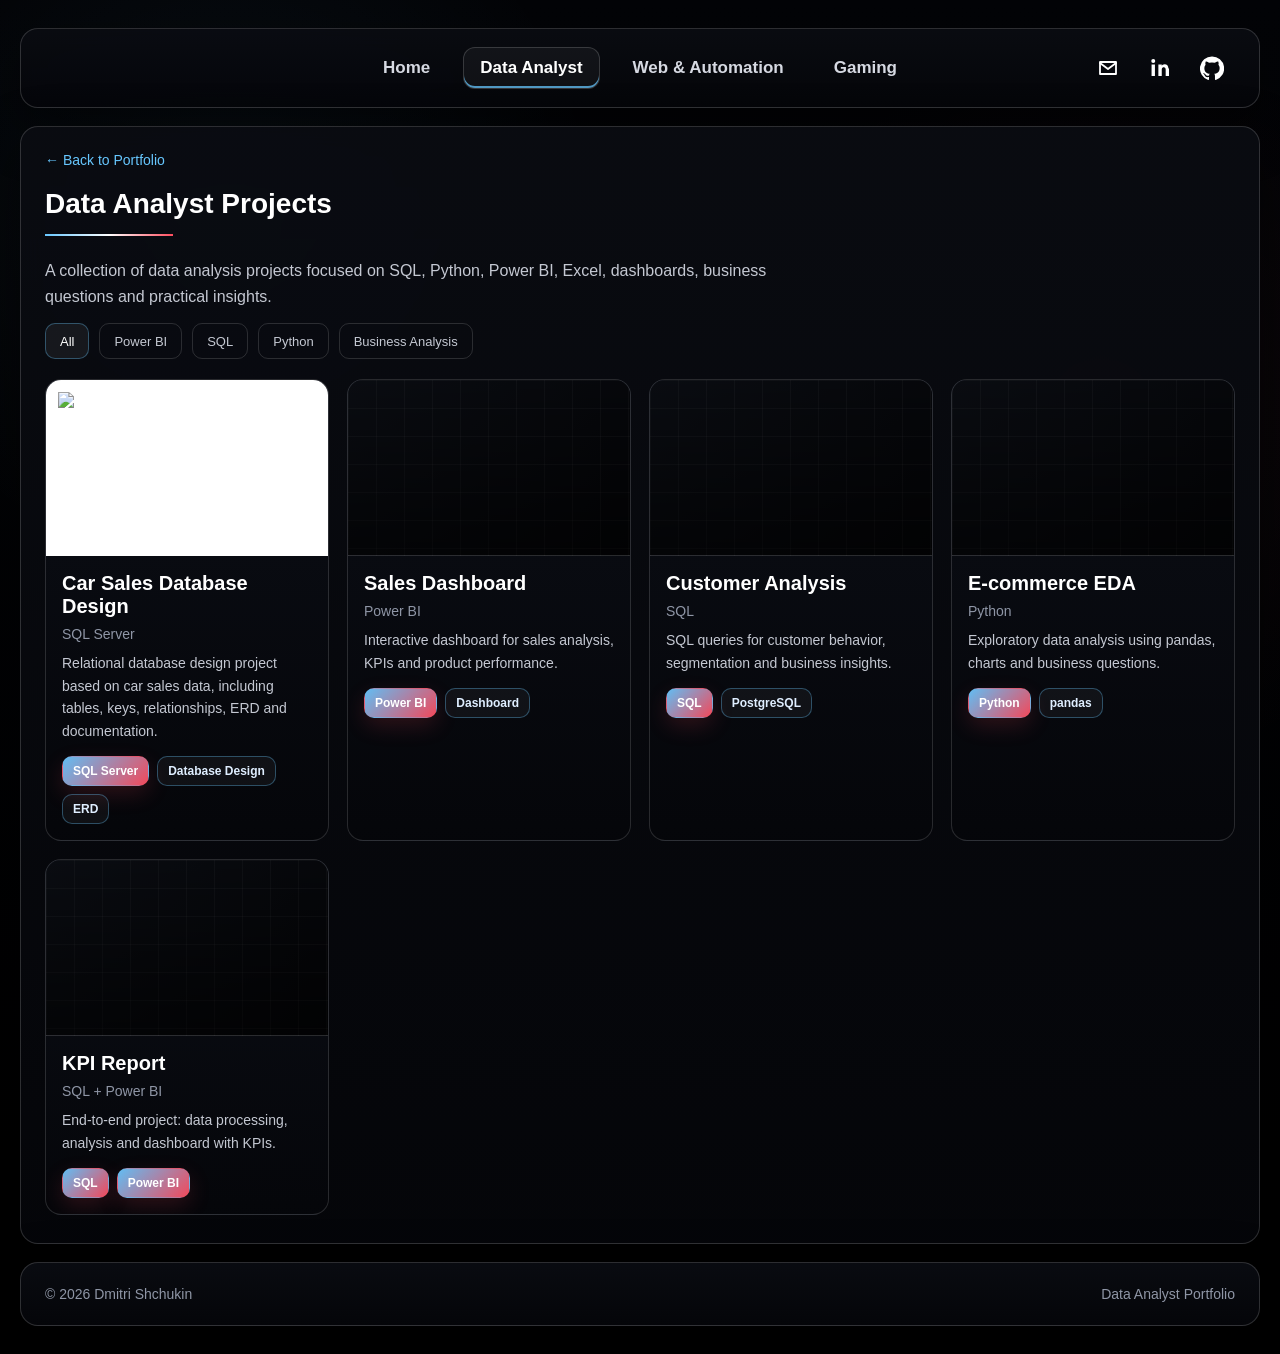
==== data-analyst.html @ 217a213c "Update data-analyst.html" ====
<!DOCTYPE html>
<html lang="en">
<head>
  <meta charset="UTF-8" />
  <meta name="viewport" content="width=device-width, initial-scale=1.0" />
  <title>Data Analyst Projects | Dmitri Shchukin</title>
  <link rel="stylesheet" href="css/style.css?v=13" />
</head>
<body>

  <div class="page-shell">

    <header class="topbar panel">
      <nav class="nav" aria-label="Main navigation">
        <a href="index.html">Home</a>
        <a class="active" href="data-analyst.html">Data Analyst</a>
        <a href="fullstack.html">Web & Automation</a>
        <a href="gaming.html">Gaming</a>
      </nav>

      <div class="nav-icons">
        <a href="mailto:dimashukin7@gmail.com" aria-label="Email">
          <svg viewBox="0 0 24 24" width="24" height="24" fill="none" stroke="currentColor" stroke-width="1.8" stroke-linecap="round" stroke-linejoin="round">
            <path d="M4 6h16v12H4z"></path>
            <path d="M4 7l8 6 8-6"></path>
          </svg>
        </a>

        <a href="https://www.linkedin.com/in/dmitrishchukin/" target="_blank" rel="noopener noreferrer" aria-label="LinkedIn">
          <svg viewBox="0 0 24 24" width="24" height="24" fill="currentColor">
            <path d="M6.94 8.5H3.56V20h3.38V8.5zM5.25 3A2 2 0 1 0 5.25 7a2 2 0 0 0 0-4zM20.44 12.58c0-3.01-1.61-4.41-3.76-4.41-1.73 0-2.5.95-2.93 1.62V8.5h-3.38V20h3.38v-6.41c0-.34.02-.67.13-.91.27-.67.88-1.37 1.91-1.37 1.35 0 1.89 1.03 1.89 2.54V20H21v-7.42z"/>
          </svg>
        </a>

        <a href="https://github.com/Dimom73/Portfolio" target="_blank" rel="noopener noreferrer" aria-label="GitHub">
          <svg viewBox="0 0 24 24" width="24" height="24" fill="currentColor">
            <path d="M12 .5A12 12 0 0 0 8.2 23.9c.6.1.8-.3.8-.6v-2.2c-3.34.73-4.04-1.42-4.04-1.42-.55-1.38-1.34-1.74-1.34-1.74-1.1-.75.08-.74.08-.74 1.21.09 1.84 1.23 1.84 1.23 1.08 1.82 2.82 1.3 3.5.99.11-.77.42-1.29.77-1.59-2.67-.3-5.47-1.32-5.47-5.86 0-1.29.47-2.35 1.23-3.18-.12-.3-.53-1.51.12-3.15 0 0 1-.32 3.3 1.21a11.7 11.7 0 0 1 6 0c2.3-1.53 3.3-1.21 3.3-1.21.65 1.64.24 2.85.12 3.15.76.83 1.23 1.89 1.23 3.18 0 4.55-2.8 5.55-5.48 5.85.43.37.81 1.1.81 2.22v3.29c0 .33.21.72.82.6A12 12 0 0 0 12 .5z"/>
          </svg>
        </a>
      </div>
    </header>

    <main>

      <section class="section panel">
        <a class="back-link" href="index.html">← Back to Portfolio</a>

        <h1 class="section-title">Data Analyst Projects</h1>

        <p class="card-text" style="max-width: 780px; font-size: 16px;">
          A collection of data analysis projects focused on SQL, Python, Power BI,
          Excel, dashboards, business questions and practical insights.
        </p>

        <div class="filters" aria-label="Project filters">
          <button class="filter-btn active" type="button" data-filter="all">All</button>
          <button class="filter-btn" type="button" data-filter="power-bi">Power BI</button>
          <button class="filter-btn" type="button" data-filter="sql">SQL</button>
          <button class="filter-btn" type="button" data-filter="python">Python</button>
          <button class="filter-btn" type="button" data-filter="business-analysis">Business Analysis</button>
        </div>

        <div class="cards-grid">

          <a class="card project-card" href="project-car-sales-database.html" data-category="sql">
            <div class="card-thumb card-thumb-image">
              <img
                src="https://raw.githubusercontent.com/Dimom73/Car-Sales-Database-Design/main/database_diagram.png"
                alt="Entity relationship diagram for the Car Sales Database Design project"
              />
            </div>
            <div class="card-body">
              <h3 class="card-title">Car Sales Database Design</h3>
              <p class="card-category">SQL Server</p>
              <p class="card-text">
                Relational database design project based on car sales data, including tables,
                keys, relationships, ERD and documentation.
              </p>
              <div class="tag-row">
                <span class="tag tag-primary">SQL Server</span>
                <span class="tag tag-secondary">Database Design</span>
                <span class="tag tag-secondary">ERD</span>
              </div>
            </div>
          </a>

          <a class="card project-card" href="project-template.html" data-category="power-bi business-analysis">
            <div class="card-thumb"></div>
            <div class="card-body">
              <h3 class="card-title">Sales Dashboard</h3>
              <p class="card-category">Power BI</p>
              <p class="card-text">
                Interactive dashboard for sales analysis, KPIs and product performance.
              </p>
              <div class="tag-row">
                <span class="tag tag-primary">Power BI</span>
                <span class="tag tag-secondary">Dashboard</span>
              </div>
            </div>
          </a>

          <a class="card project-card" href="project-template.html" data-category="sql business-analysis">
            <div class="card-thumb"></div>
            <div class="card-body">
              <h3 class="card-title">Customer Analysis</h3>
              <p class="card-category">SQL</p>
              <p class="card-text">
                SQL queries for customer behavior, segmentation and business insights.
              </p>
              <div class="tag-row">
                <span class="tag tag-primary">SQL</span>
                <span class="tag tag-secondary">PostgreSQL</span>
              </div>
            </div>
          </a>

          <a class="card project-card" href="project-template.html" data-category="python business-analysis">
            <div class="card-thumb"></div>
            <div class="card-body">
              <h3 class="card-title">E-commerce EDA</h3>
              <p class="card-category">Python</p>
              <p class="card-text">
                Exploratory data analysis using pandas, charts and business questions.
              </p>
              <div class="tag-row">
                <span class="tag tag-primary">Python</span>
                <span class="tag tag-secondary">pandas</span>
              </div>
            </div>
          </a>

          <a class="card project-card" href="project-template.html" data-category="sql power-bi business-analysis">
            <div class="card-thumb"></div>
            <div class="card-body">
              <h3 class="card-title">KPI Report</h3>
              <p class="card-category">SQL + Power BI</p>
              <p class="card-text">
                End-to-end project: data processing, analysis and dashboard with KPIs.
              </p>
              <div class="tag-row">
                <span class="tag tag-primary">SQL</span>
                <span class="tag tag-primary">Power BI</span>
              </div>
            </div>
          </a>

        </div>
      </section>

    </main>

    <footer class="footer panel">
      <span>© 2026 Dmitri Shchukin</span>
      <span class="footer-note">Data Analyst Portfolio</span>
    </footer>

  </div>

  <script>
    const filterButtons = document.querySelectorAll(".filter-btn");
    const projectCards = document.querySelectorAll(".project-card");

    filterButtons.forEach((button) => {
      button.addEventListener("click", () => {
        const selectedFilter = button.dataset.filter;

        filterButtons.forEach((btn) => {
          btn.classList.remove("active");
        });

        button.classList.add("active");

        projectCards.forEach((card) => {
          const categories = card.dataset.category;

          if (selectedFilter === "all" || categories.includes(selectedFilter)) {
            card.style.display = "";
          } else {
            card.style.display = "none";
          }
        });
      });
    });
  </script>

</body>
</html>
---- css/style.css ----
* {
  box-sizing: border-box;
}

:root {
  --bg: #020306;
  --panel: rgba(7, 9, 15, 0.86);
  --panel-strong: rgba(6, 8, 13, 0.92);
  --border: rgba(255, 255, 255, 0.14);
  --border-strong: rgba(255, 255, 255, 0.34);
  --text: #ffffff;
  --muted: #c4c8d2;
  --muted-soft: #8f96a6;
  --accent-blue: #67c7ff;
  --accent-red: #ff4d5f;
  --shadow: 0 18px 55px rgba(0, 0, 0, 0.46);
  --radius: 18px;
  --max-width: 1480px;
}

html {
  scroll-behavior: smooth;
}

body {
  margin: 0;
  min-height: 100vh;
  font-family: Arial, sans-serif;
  color: var(--text);
  background:
    radial-gradient(circle at 18% 16%, rgba(103, 199, 255, 0.055), transparent 24%),
    radial-gradient(circle at 86% 30%, rgba(255, 77, 95, 0.045), transparent 26%),
    linear-gradient(180deg, #030407 0%, #000000 100%);
  overflow-x: hidden;
}

a {
  color: inherit;
  text-decoration: none;
}

img {
  max-width: 100%;
  display: block;
}

.page-shell {
  position: relative;
  z-index: 1;
  width: min(var(--max-width), calc(100% - 40px));
  margin: 28px auto;
}

.panel {
  background:
    linear-gradient(180deg, rgba(10, 12, 18, 0.92), rgba(5, 6, 10, 0.90));
  border: 1px solid rgba(255, 255, 255, 0.16);
  border-radius: var(--radius);
  box-shadow: var(--shadow);
  backdrop-filter: blur(12px);
}

/* Header */

.topbar {
  position: relative;
  display: flex;
  justify-content: center;
  align-items: center;
  min-height: 78px;
  padding: 18px 32px;
  margin-bottom: 18px;
}

.nav {
  display: flex;
  align-items: center;
  justify-content: center;
  gap: 16px;
  flex-wrap: wrap;
}

.nav a {
  min-height: 42px;
  padding: 0 16px;
  display: inline-flex;
  align-items: center;
  border-radius: 12px;
  font-size: 17px;
  font-weight: 600;
  color: #d6d9e2;
  border: 1px solid transparent;
  transition: all 0.2s ease;
}

.nav a:hover,
.nav a.active {
  color: #ffffff;
  border-color: rgba(255, 255, 255, 0.16);
  background: rgba(255, 255, 255, 0.045);
}

.nav a.active {
  box-shadow: inset 0 -2px 0 rgba(103, 199, 255, 0.75);
}

.nav-icons {
  display: flex;
  gap: 14px;
  align-items: center;
}

.topbar .nav-icons {
  position: absolute;
  right: 28px;
}

.nav-icons a {
  width: 38px;
  height: 38px;
  display: inline-flex;
  justify-content: center;
  align-items: center;
  border-radius: 11px;
  border: 1px solid transparent;
  color: var(--text);
  transition: all 0.2s ease;
}

.nav-icons a:hover {
  border-color: rgba(103, 199, 255, 0.45);
  background: rgba(255, 255, 255, 0.055);
}

/* Hero */

.hero {
  min-height: 380px;
  padding: 56px 36px;
  margin-bottom: 18px;
  position: relative;
  overflow: hidden;
  display: flex;
  align-items: center;
  background:
    linear-gradient(
      90deg,
      rgba(0, 0, 0, 1) 0%,
      rgba(0, 0, 0, 0.99) 40%,
      rgba(0, 0, 0, 0.94) 53%,
      rgba(0, 0, 0, 0.72) 68%,
      rgba(0, 0, 0, 0.40) 100%
    ),
    #020306;
}

.hero::before {
  content: "";
  position: absolute;
  top: 0;
  right: 0;
  width: 52%;
  height: 100%;
  pointer-events: none;
  background:
    linear-gradient(
      90deg,
      rgba(0, 0, 0, 0.92) 0%,
      rgba(0, 0, 0, 0.56) 18%,
      rgba(0, 0, 0, 0.14) 42%,
      rgba(0, 0, 0, 0.00) 100%
    ),
    url("../images/bg-tech.png") center center / cover no-repeat;
  opacity: 0.72;
  animation: heroBackgroundFloat 14s ease-in-out infinite;
}

.hero::after {
  content: "";
  position: absolute;
  inset: 0;
  pointer-events: none;
  background:
    radial-gradient(circle at 78% 30%, rgba(103, 199, 255, 0.10), transparent 22%),
    radial-gradient(circle at 82% 72%, rgba(255, 77, 95, 0.10), transparent 26%),
    linear-gradient(
      90deg,
      rgba(0, 0, 0, 0.14) 0%,
      rgba(0, 0, 0, 0.10) 52%,
      rgba(0, 0, 0, 0.02) 76%,
      transparent 100%
    );
}

@keyframes heroBackgroundFloat {
  0% {
    transform: translate3d(0, 0, 0) scale(1.04);
  }

  50% {
    transform: translate3d(-10px, -6px, 0) scale(1.07);
  }

  100% {
    transform: translate3d(0, 0, 0) scale(1.04);
  }
}

.hero-content {
  position: relative;
  z-index: 2;
  max-width: 620px;
}

.hero h1 {
  margin: 0 0 8px;
  font-size: 60px;
  line-height: 1.05;
  font-weight: 700;
}

.hero .subtitle {
  margin: 0 0 18px;
  font-size: 28px;
  font-weight: 700;
  color: var(--accent-blue);
}

.hero .stack {
  margin: 0 0 18px;
  font-size: 20px;
  font-weight: 700;
  color: var(--text);
}

.hero .description {
  margin: 0 0 28px;
  color: var(--muted);
  font-size: 17px;
  line-height: 1.7;
  max-width: 560px;
}

.hero-actions {
  display: flex;
  gap: 14px;
  flex-wrap: wrap;
}

/* Buttons */

.btn {
  display: inline-flex;
  align-items: center;
  justify-content: center;
  min-height: 46px;
  padding: 0 18px;
  border-radius: 12px;
  font-size: 14px;
  font-weight: 600;
  border: 1px solid var(--border);
  transition: all 0.2s ease;
  cursor: pointer;
}

.btn-primary {
  background: linear-gradient(135deg, var(--accent-blue), var(--accent-red));
  border-color: transparent;
  color: #ffffff;
}

.btn-primary:hover {
  transform: translateY(-1px);
  box-shadow: 0 10px 28px rgba(255, 77, 95, 0.22);
}

.btn-secondary {
  background: transparent;
  color: var(--text);
}

.btn-secondary:hover {
  border-color: rgba(103, 199, 255, 0.42);
  background: rgba(255, 255, 255, 0.055);
}

/* Sections */

.section {
  padding: 24px 24px 28px;
  margin-bottom: 18px;
}

.section-title {
  position: relative;
  margin: 0 0 22px;
  padding-bottom: 16px;
  font-size: 28px;
  font-weight: 700;
}

.section-title::after {
  content: "";
  position: absolute;
  left: 0;
  bottom: 0;
  width: 128px;
  height: 2px;
  background: linear-gradient(90deg, var(--accent-blue), #ffffff, var(--accent-red));
}

/* Project cards */

.cards-grid {
  display: grid;
  grid-template-columns: repeat(4, 1fr);
  gap: 18px;
}

.card {
  background:
    linear-gradient(180deg, rgba(12, 15, 23, 0.94), rgba(5, 6, 10, 0.96));
  border: 1px solid var(--border);
  border-radius: 16px;
  overflow: hidden;
  transition: all 0.2s ease;
}

.card:hover {
  transform: translateY(-4px);
  border-color: rgba(255, 255, 255, 0.34);
}

.card-thumb {
  aspect-ratio: 16 / 10;
  border-bottom: 1px solid var(--border);
  background:
    linear-gradient(rgba(0, 0, 0, 0.42), rgba(0, 0, 0, 0.70)),
    linear-gradient(rgba(255, 255, 255, 0.055) 1px, transparent 1px),
    linear-gradient(90deg, rgba(255, 255, 255, 0.055) 1px, transparent 1px),
    linear-gradient(135deg, #11151e, #06070b);
  background-size: auto, 28px 28px, 28px 28px, auto;
}

.card-thumb-image {
  display: flex;
  align-items: center;
  justify-content: center;
  padding: 12px;
  background: #ffffff;
}

.card-thumb-image img {
  width: 100%;
  height: 100%;
  object-fit: contain;
}

.card-body {
  padding: 16px;
}

.card-title {
  margin: 0 0 8px;
  font-size: 20px;
  font-weight: 700;
}

.card-category {
  margin: 0 0 10px;
  color: var(--muted-soft);
  font-size: 14px;
}

.card-text {
  margin: 0 0 14px;
  color: var(--muted);
  font-size: 14px;
  line-height: 1.6;
}

.tag-row {
  display: flex;
  gap: 8px;
  flex-wrap: wrap;
}

.tag {
  display: inline-flex;
  align-items: center;
  min-height: 30px;
  padding: 0 10px;
  border-radius: 10px;
  background: rgba(255, 255, 255, 0.045);
  border: 1px solid rgba(103, 199, 255, 0.34);
  color: #dfeeff;
  font-size: 12px;
  font-weight: 600;
}

.tag-primary {
  background: linear-gradient(135deg, rgba(103, 199, 255, 0.95), rgba(255, 77, 95, 0.95));
  border-color: transparent;
  color: #ffffff;
  box-shadow: 0 8px 22px rgba(255, 77, 95, 0.16);
}

.tag-secondary {
  background: rgba(255, 255, 255, 0.045);
  border-color: rgba(103, 199, 255, 0.34);
  color: #dfeeff;
}

/* Additional projects */

.two-grid {
  display: grid;
  grid-template-columns: repeat(2, 1fr);
  gap: 18px;
}

.info-card {
  min-height: 220px;
  padding: 22px;
  background:
    linear-gradient(180deg, rgba(12, 15, 23, 0.94), rgba(5, 6, 10, 0.96));
  border: 1px solid var(--border);
  border-radius: 16px;
  transition: all 0.2s ease;
}

.info-card:hover {
  transform: translateY(-4px);
  border-color: rgba(255, 255, 255, 0.34);
}

.info-card h3 {
  margin: 0 0 12px;
  font-size: 24px;
}

.info-card p {
  margin: 0 0 20px;
  color: var(--muted);
  line-height: 1.7;
}

/* Footer */

.footer {
  min-height: 64px;
  padding: 16px 24px;
  display: flex;
  justify-content: space-between;
  align-items: center;
  color: var(--muted-soft);
  font-size: 14px;
}

.footer-note {
  color: var(--muted-soft);
}

/* Shared pages later */

.filters {
  display: flex;
  gap: 10px;
  flex-wrap: wrap;
  margin-bottom: 20px;
}

.filter-btn {
  min-height: 36px;
  padding: 0 14px;
  border-radius: 10px;
  border: 1px solid var(--border);
  background: transparent;
  color: var(--muted);
  font-size: 13px;
}

.filter-btn.active {
  color: white;
  border-color: rgba(103, 199, 255, 0.34);
  background: rgba(255, 255, 255, 0.06);
}

.project-layout {
  display: grid;
  grid-template-columns: 1.1fr 1fr;
  gap: 24px;
  align-items: start;
}

.project-content,
.project-preview {
  padding: 24px;
}

.project-content h1 {
  margin: 0 0 10px;
  font-size: 42px;
}

.project-content .project-subtitle {
  margin: 0 0 16px;
  color: var(--muted-soft);
  font-size: 16px;
}

.project-content h3 {
  margin: 24px 0 12px;
  font-size: 22px;
}

.project-content p,
.project-content li {
  color: var(--muted);
  line-height: 1.7;
}

.project-preview-box {
  aspect-ratio: 4 / 3;
  border-radius: 16px;
  overflow: hidden;
  border: 1px solid var(--border);
  background: linear-gradient(135deg, #161a25, #0d1018);
  margin-bottom: 16px;
}

.project-actions {
  display: flex;
  gap: 14px;
  flex-wrap: wrap;
}

.back-link {
  display: inline-flex;
  margin-bottom: 20px;
  color: var(--accent-blue);
  font-size: 14px;
}

/* Responsive */

@media (max-width: 1180px) {
  .cards-grid {
    grid-template-columns: repeat(2, 1fr);
  }

  .project-layout {
    grid-template-columns: 1fr;
  }

  .hero::before {
    width: 48%;
    opacity: 0.55;
  }
}

@media (max-width: 900px) {
  .topbar {
    justify-content: flex-start;
    align-items: flex-start;
    flex-direction: column;
  }

  .topbar .nav-icons {
    position: static;
  }

  .nav {
    justify-content: flex-start;
  }

  .nav a {
    font-size: 15px;
    min-height: 38px;
    padding: 0 12px;
  }

  .hero {
    min-height: auto;
  }

  .hero::before {
    right: -12%;
    width: 58%;
    opacity: 0.30;
  }
}

@media (max-width: 760px) {
  .page-shell {
    width: min(var(--max-width), calc(100% - 24px));
    margin: 12px auto;
  }

  .topbar,
  .footer,
  .hero,
  .section {
    padding-left: 18px;
    padding-right: 18px;
  }

  .hero h1 {
    font-size: 40px;
  }

  .hero .subtitle {
    font-size: 22px;
  }

  .hero .stack {
    font-size: 17px;
  }

  .hero::before {
    right: -34%;
    width: 100%;
    opacity: 0.16;
  }

  .cards-grid,
  .two-grid {
    grid-template-columns: 1fr;
  }

  .footer {
    align-items: flex-start;
    flex-direction: column;
    gap: 8px;
  }
}
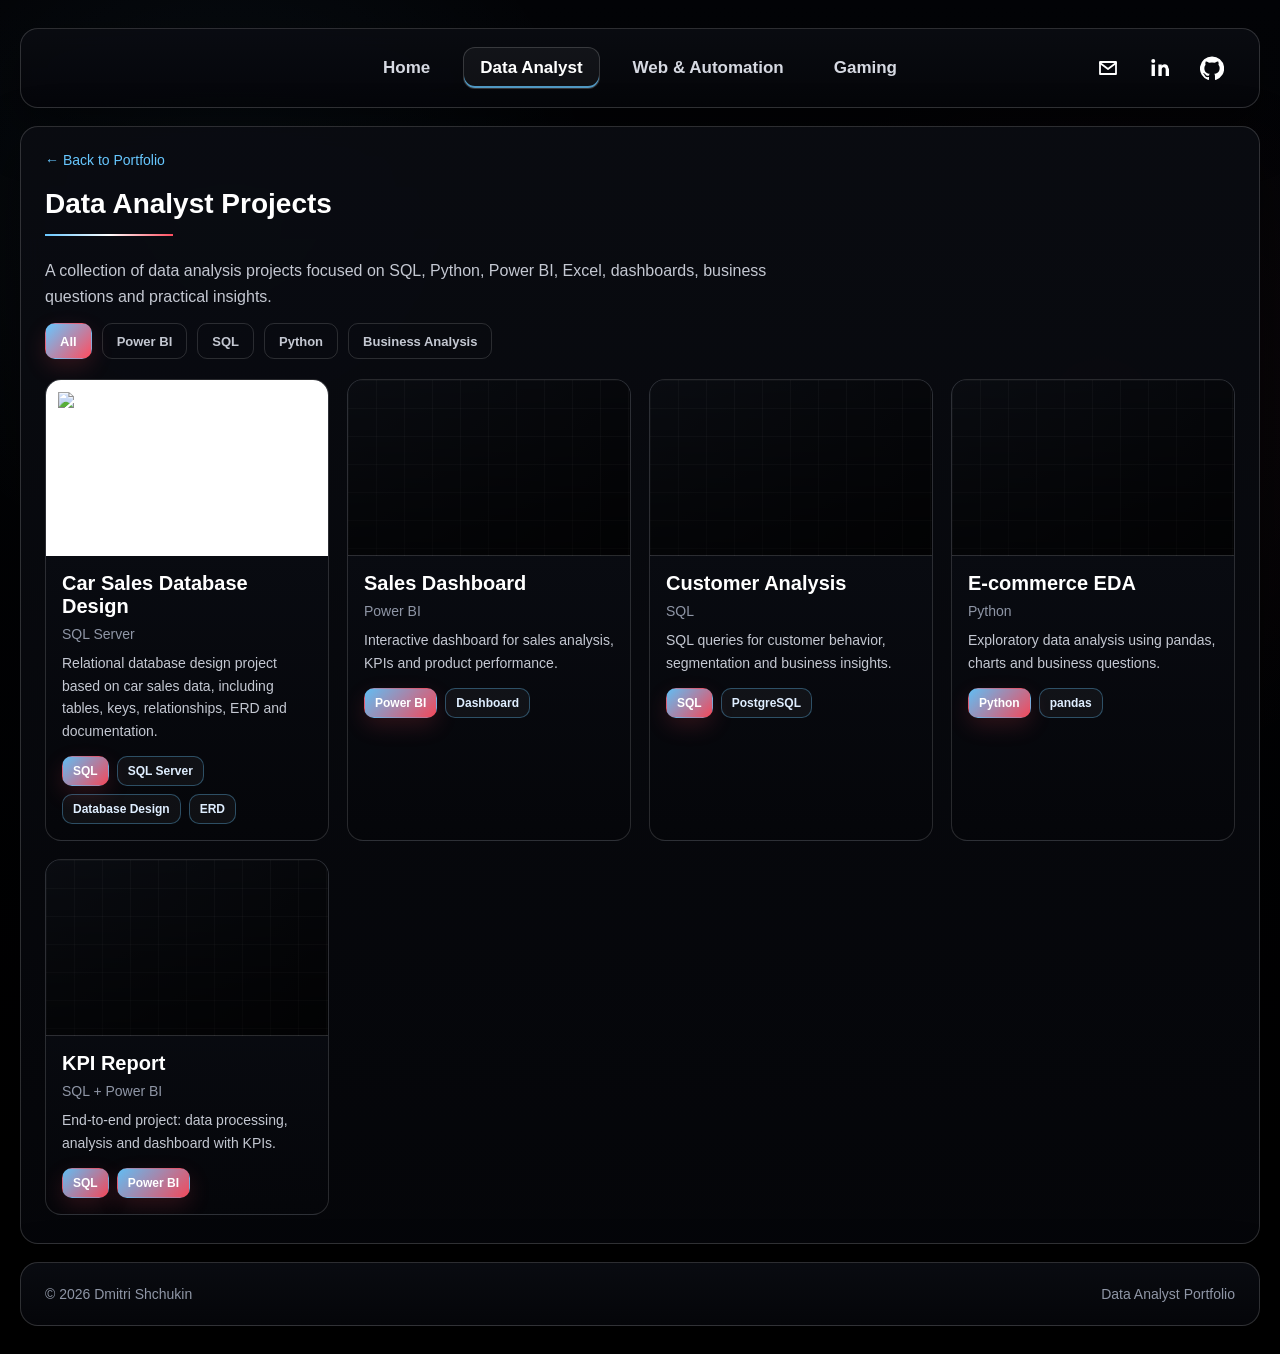
==== commit a81d1ba7: "Update data-analyst.html" ====
--- a/data-analyst.html
+++ b/data-analyst.html
@@ -77,7 +77,8 @@
                 keys, relationships, ERD and documentation.
               </p>
               <div class="tag-row">
-                <span class="tag tag-primary">SQL Server</span>
+                <span class="tag tag-primary">SQL</span>
+                <span class="tag tag-secondary">SQL Server</span>
                 <span class="tag tag-secondary">Database Design</span>
                 <span class="tag tag-secondary">ERD</span>
               </div>
--- a/css/style.css
+++ b/css/style.css
@@ -478,12 +478,22 @@
   background: transparent;
   color: var(--muted);
   font-size: 13px;
+  font-weight: 600;
+  cursor: pointer;
+  transition: all 0.2s ease;
+}
+
+.filter-btn:hover {
+  color: #ffffff;
+  border-color: rgba(103, 199, 255, 0.42);
+  background: rgba(255, 255, 255, 0.055);
 }
 
 .filter-btn.active {
-  color: white;
-  border-color: rgba(103, 199, 255, 0.34);
-  background: rgba(255, 255, 255, 0.06);
+  color: #ffffff;
+  border-color: transparent;
+  background: linear-gradient(135deg, var(--accent-blue), var(--accent-red));
+  box-shadow: 0 8px 22px rgba(255, 77, 95, 0.16);
 }
 
 .project-layout {
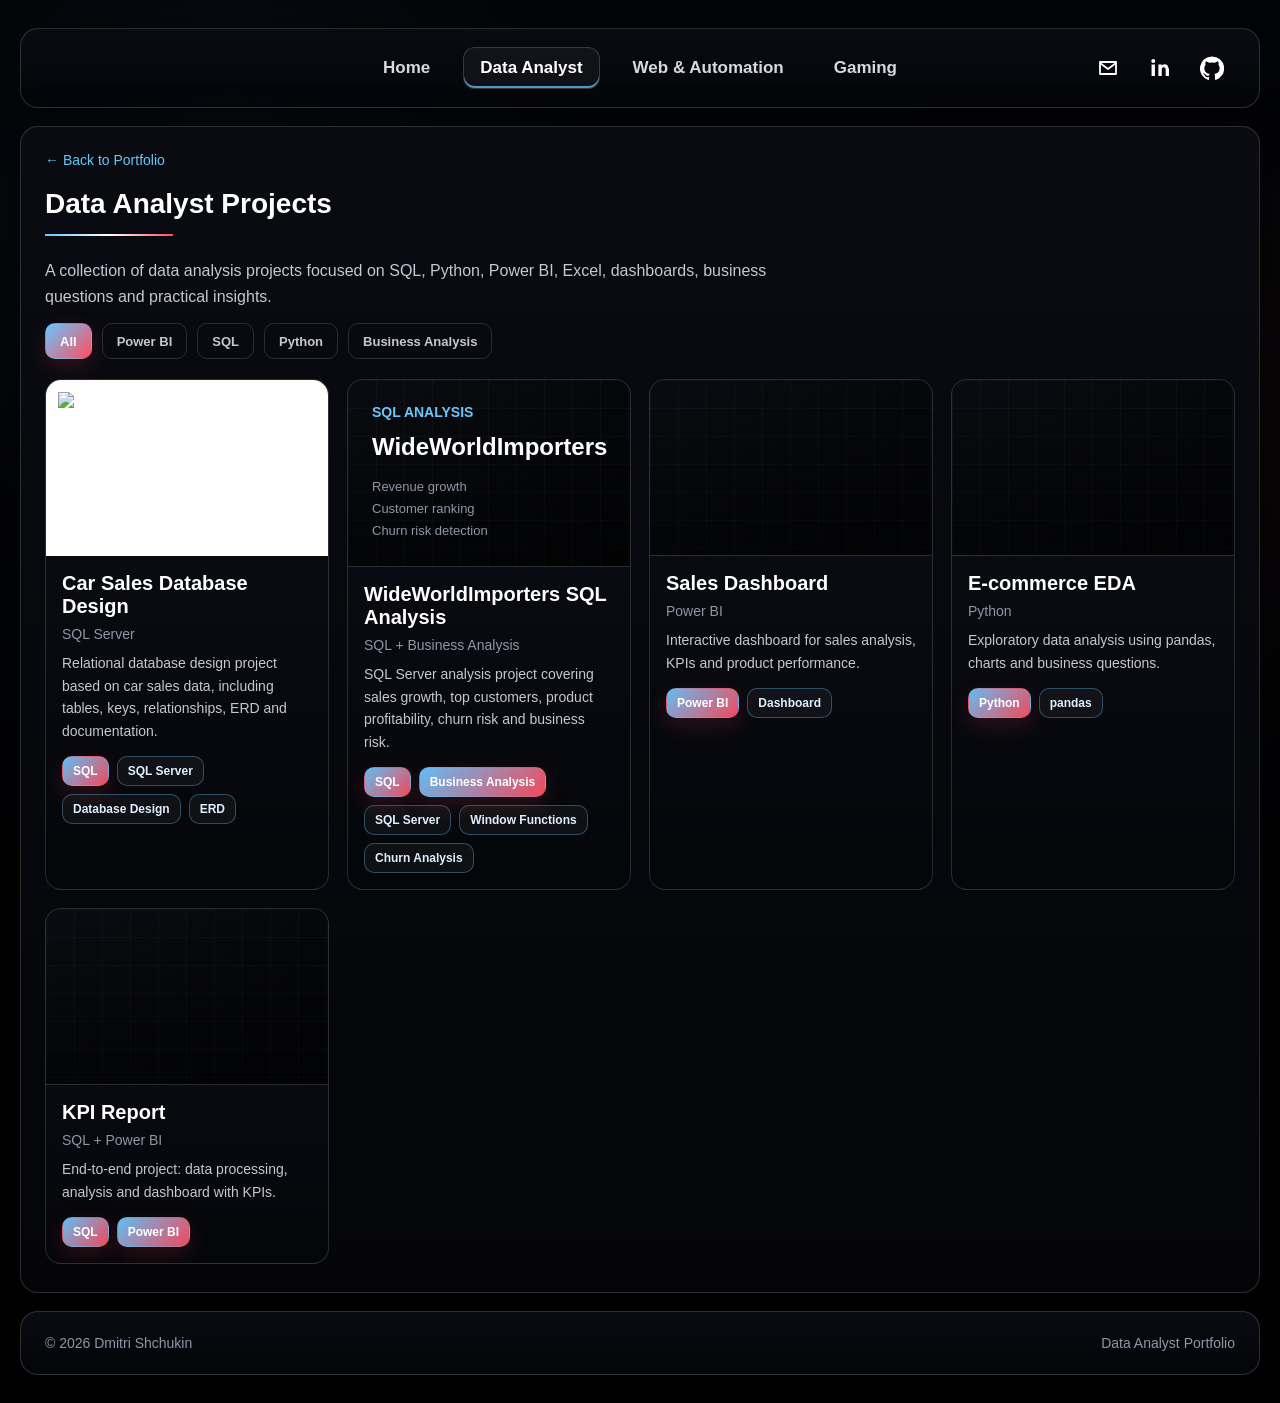
==== commit 145bd225: "Update data-analyst.html" ====
--- a/data-analyst.html
+++ b/data-analyst.html
@@ -85,6 +85,39 @@
             </div>
           </a>
 
+          <a class="card project-card" href="project-wideworldimporters-sql-analysis.html" data-category="sql business-analysis">
+            <div class="card-thumb" style="display: flex; align-items: center; justify-content: center; padding: 24px;">
+              <div style="width: 100%;">
+                <div style="color: #67c7ff; font-size: 14px; font-weight: 700; margin-bottom: 12px;">
+                  SQL ANALYSIS
+                </div>
+                <div style="font-size: 24px; font-weight: 700; line-height: 1.25; margin-bottom: 14px;">
+                  WideWorldImporters
+                </div>
+                <div style="color: #8f96a6; font-size: 13px; line-height: 1.7;">
+                  Revenue growth<br />
+                  Customer ranking<br />
+                  Churn risk detection
+                </div>
+              </div>
+            </div>
+            <div class="card-body">
+              <h3 class="card-title">WideWorldImporters SQL Analysis</h3>
+              <p class="card-category">SQL + Business Analysis</p>
+              <p class="card-text">
+                SQL Server analysis project covering sales growth, top customers,
+                product profitability, churn risk and business risk.
+              </p>
+              <div class="tag-row">
+                <span class="tag tag-primary">SQL</span>
+                <span class="tag tag-primary">Business Analysis</span>
+                <span class="tag tag-secondary">SQL Server</span>
+                <span class="tag tag-secondary">Window Functions</span>
+                <span class="tag tag-secondary">Churn Analysis</span>
+              </div>
+            </div>
+          </a>
+
           <a class="card project-card" href="project-template.html" data-category="power-bi business-analysis">
             <div class="card-thumb"></div>
             <div class="card-body">
@@ -96,21 +129,6 @@
               <div class="tag-row">
                 <span class="tag tag-primary">Power BI</span>
                 <span class="tag tag-secondary">Dashboard</span>
-              </div>
-            </div>
-          </a>
-
-          <a class="card project-card" href="project-template.html" data-category="sql business-analysis">
-            <div class="card-thumb"></div>
-            <div class="card-body">
-              <h3 class="card-title">Customer Analysis</h3>
-              <p class="card-category">SQL</p>
-              <p class="card-text">
-                SQL queries for customer behavior, segmentation and business insights.
-              </p>
-              <div class="tag-row">
-                <span class="tag tag-primary">SQL</span>
-                <span class="tag tag-secondary">PostgreSQL</span>
               </div>
             </div>
           </a>
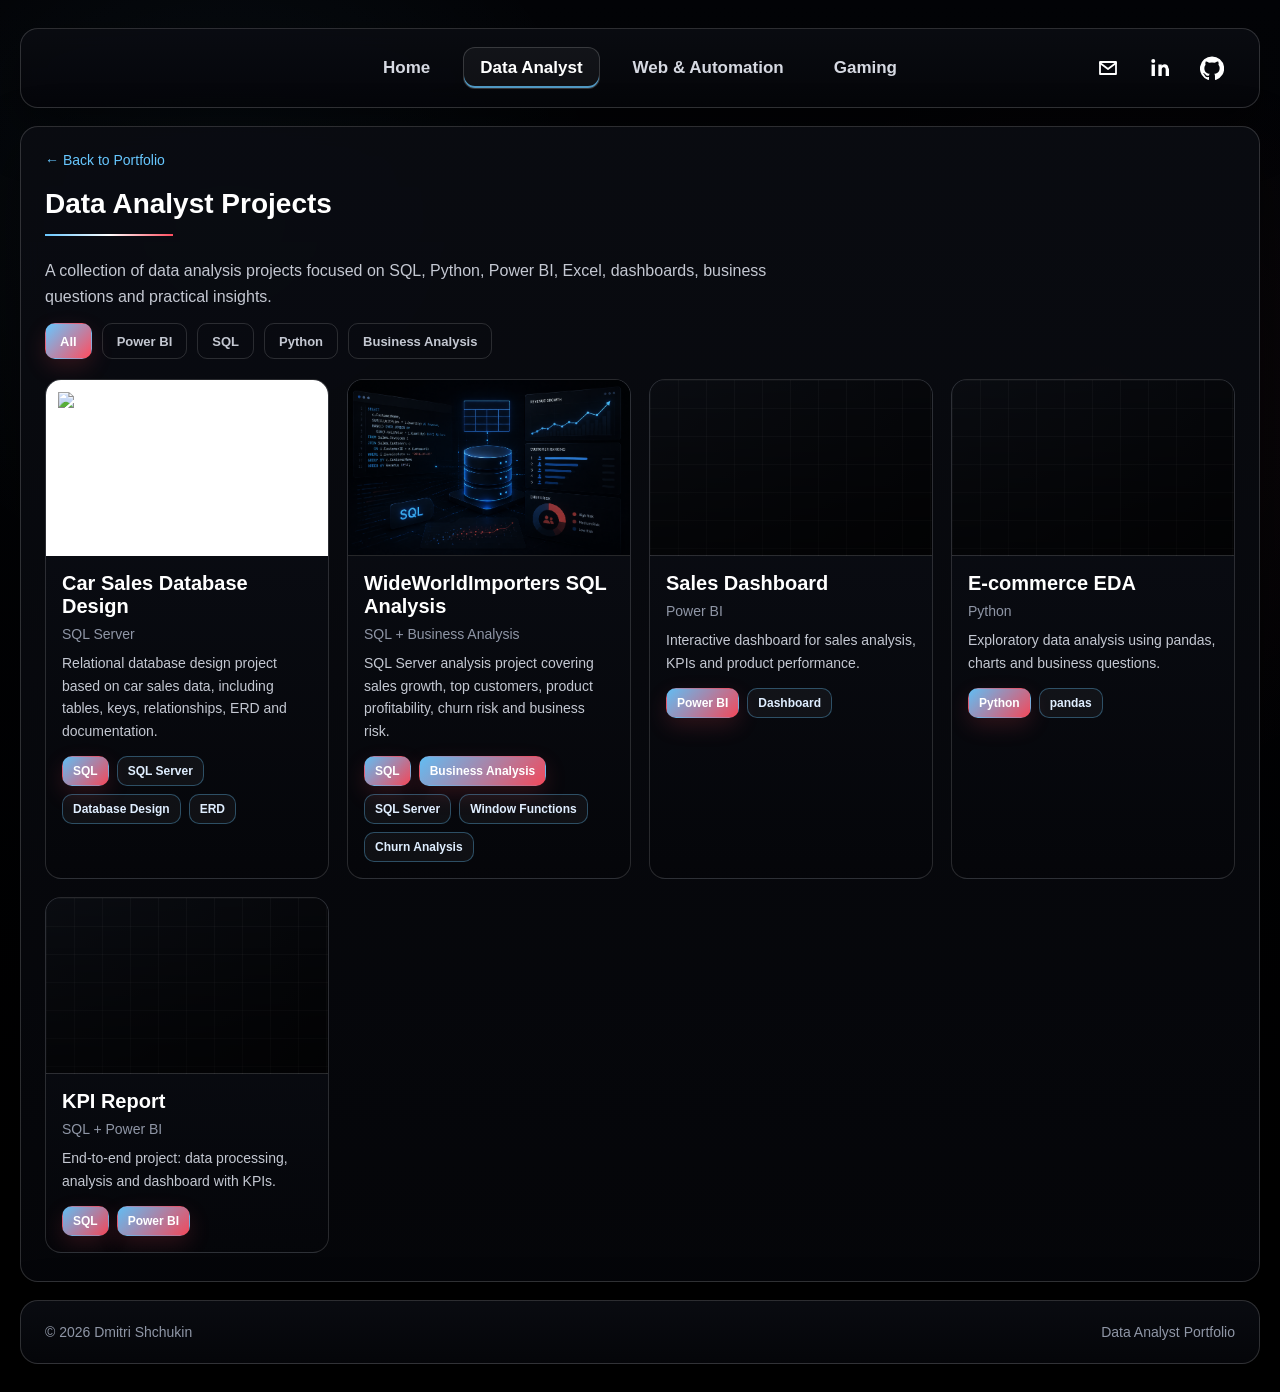
==== commit 787712ff: "Update data-analyst.html" ====
--- a/data-analyst.html
+++ b/data-analyst.html
@@ -4,7 +4,7 @@
   <meta charset="UTF-8" />
   <meta name="viewport" content="width=device-width, initial-scale=1.0" />
   <title>Data Analyst Projects | Dmitri Shchukin</title>
-  <link rel="stylesheet" href="css/style.css?v=13" />
+  <link rel="stylesheet" href="css/style.css?v=14" />
 </head>
 <body>
 
@@ -63,10 +63,11 @@
         <div class="cards-grid">
 
           <a class="card project-card" href="project-car-sales-database.html" data-category="sql">
-            <div class="card-thumb card-thumb-image">
+            <div class="card-thumb" style="display: flex; align-items: center; justify-content: center; padding: 12px; background: #ffffff;">
               <img
                 src="https://raw.githubusercontent.com/Dimom73/Car-Sales-Database-Design/main/database_diagram.png"
                 alt="Entity relationship diagram for the Car Sales Database Design project"
+                style="width: 100%; height: 100%; object-fit: contain;"
               />
             </div>
             <div class="card-body">
@@ -86,20 +87,12 @@
           </a>
 
           <a class="card project-card" href="project-wideworldimporters-sql-analysis.html" data-category="sql business-analysis">
-            <div class="card-thumb" style="display: flex; align-items: center; justify-content: center; padding: 24px;">
-              <div style="width: 100%;">
-                <div style="color: #67c7ff; font-size: 14px; font-weight: 700; margin-bottom: 12px;">
-                  SQL ANALYSIS
-                </div>
-                <div style="font-size: 24px; font-weight: 700; line-height: 1.25; margin-bottom: 14px;">
-                  WideWorldImporters
-                </div>
-                <div style="color: #8f96a6; font-size: 13px; line-height: 1.7;">
-                  Revenue growth<br />
-                  Customer ranking<br />
-                  Churn risk detection
-                </div>
-              </div>
+            <div class="card-thumb" style="background: #020306; overflow: hidden;">
+              <img
+                src="images/wideworldimporters-sql-analysis.png"
+                alt="SQL data analysis dashboard illustration for the WideWorldImporters project"
+                style="width: 100%; height: 100%; object-fit: cover;"
+              />
             </div>
             <div class="card-body">
               <h3 class="card-title">WideWorldImporters SQL Analysis</h3>
--- a/css/style.css
+++ b/css/style.css
@@ -356,6 +356,17 @@
   object-fit: contain;
 }
 
+.card-thumb-cover {
+  background: #020306;
+  overflow: hidden;
+}
+
+.card-thumb-cover img {
+  width: 100%;
+  height: 100%;
+  object-fit: cover;
+}
+
 .card-body {
   padding: 16px;
 }
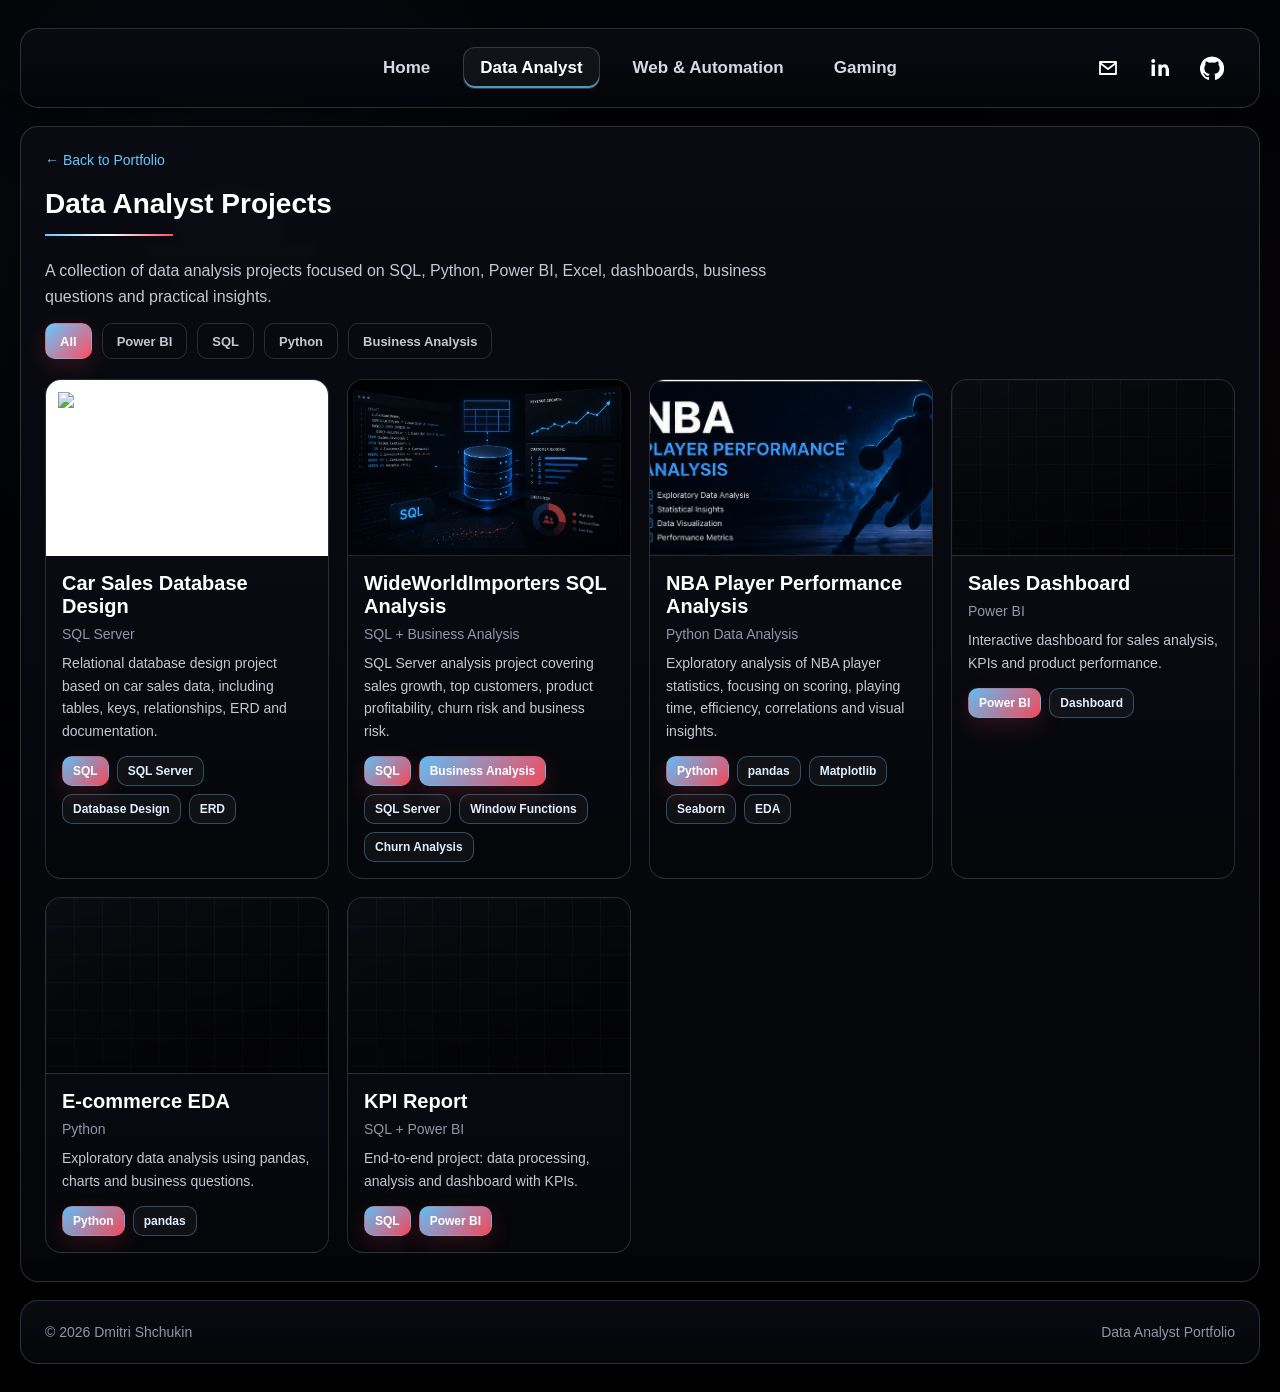
==== commit 906a20e9: "Update data-analyst.html" ====
--- a/data-analyst.html
+++ b/data-analyst.html
@@ -4,7 +4,7 @@
   <meta charset="UTF-8" />
   <meta name="viewport" content="width=device-width, initial-scale=1.0" />
   <title>Data Analyst Projects | Dmitri Shchukin</title>
-  <link rel="stylesheet" href="css/style.css?v=14" />
+  <link rel="stylesheet" href="css/style.css?v=15" />
 </head>
 <body>
 
@@ -107,6 +107,31 @@
                 <span class="tag tag-secondary">SQL Server</span>
                 <span class="tag tag-secondary">Window Functions</span>
                 <span class="tag tag-secondary">Churn Analysis</span>
+              </div>
+            </div>
+          </a>
+
+          <a class="card project-card" href="project-nba-player-performance-analysis.html" data-category="python">
+            <div class="card-thumb" style="background: #020306; overflow: hidden;">
+              <img
+                src="images/nba-player-performance-analysis.png"
+                alt="NBA player performance analysis dashboard illustration"
+                style="width: 100%; height: 100%; object-fit: cover;"
+              />
+            </div>
+            <div class="card-body">
+              <h3 class="card-title">NBA Player Performance Analysis</h3>
+              <p class="card-category">Python Data Analysis</p>
+              <p class="card-text">
+                Exploratory analysis of NBA player statistics, focusing on scoring,
+                playing time, efficiency, correlations and visual insights.
+              </p>
+              <div class="tag-row">
+                <span class="tag tag-primary">Python</span>
+                <span class="tag tag-secondary">pandas</span>
+                <span class="tag tag-secondary">Matplotlib</span>
+                <span class="tag tag-secondary">Seaborn</span>
+                <span class="tag tag-secondary">EDA</span>
               </div>
             </div>
           </a>
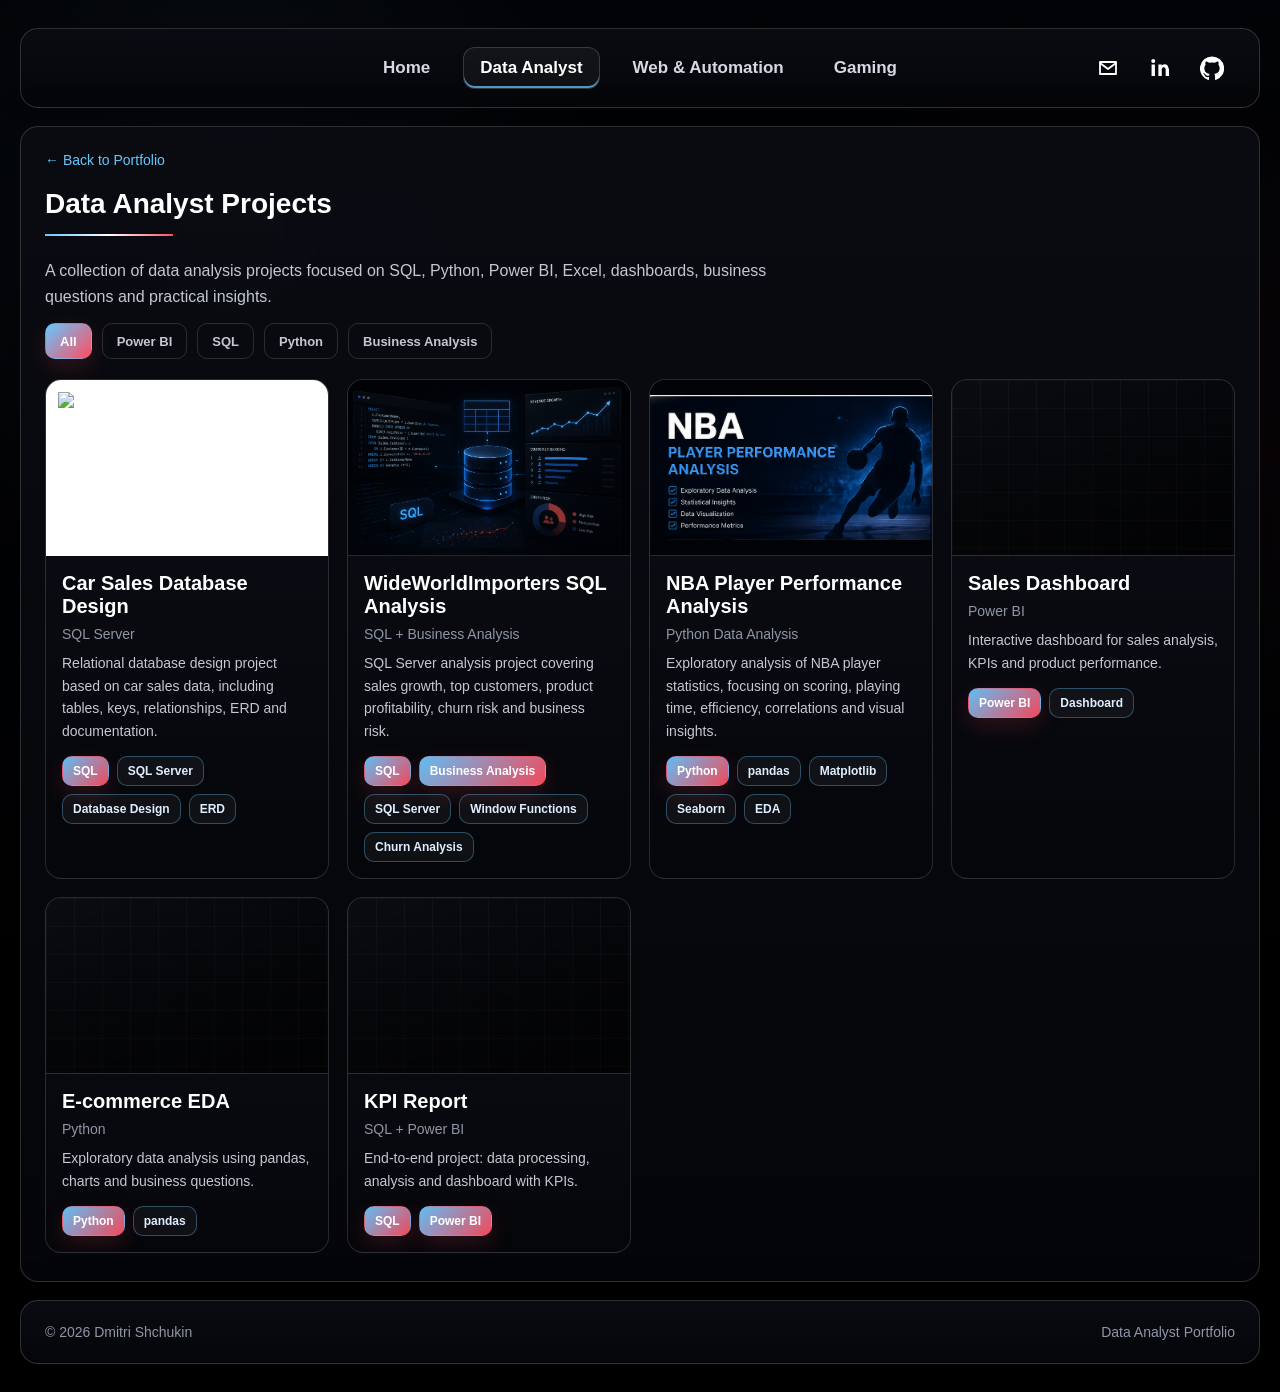
==== commit d4a24324: "Update data-analyst.html" ====
--- a/data-analyst.html
+++ b/data-analyst.html
@@ -4,7 +4,7 @@
   <meta charset="UTF-8" />
   <meta name="viewport" content="width=device-width, initial-scale=1.0" />
   <title>Data Analyst Projects | Dmitri Shchukin</title>
-  <link rel="stylesheet" href="css/style.css?v=15" />
+  <link rel="stylesheet" href="css/style.css?v=16" />
 </head>
 <body>
 
@@ -112,11 +112,11 @@
           </a>
 
           <a class="card project-card" href="project-nba-player-performance-analysis.html" data-category="python">
-            <div class="card-thumb" style="background: #020306; overflow: hidden;">
+            <div class="card-thumb" style="background: #020306; overflow: hidden; display: flex; align-items: center; justify-content: center;">
               <img
                 src="images/nba-player-performance-analysis.png"
                 alt="NBA player performance analysis dashboard illustration"
-                style="width: 100%; height: 100%; object-fit: cover;"
+                style="width: 100%; height: 100%; object-fit: contain;"
               />
             </div>
             <div class="card-body">
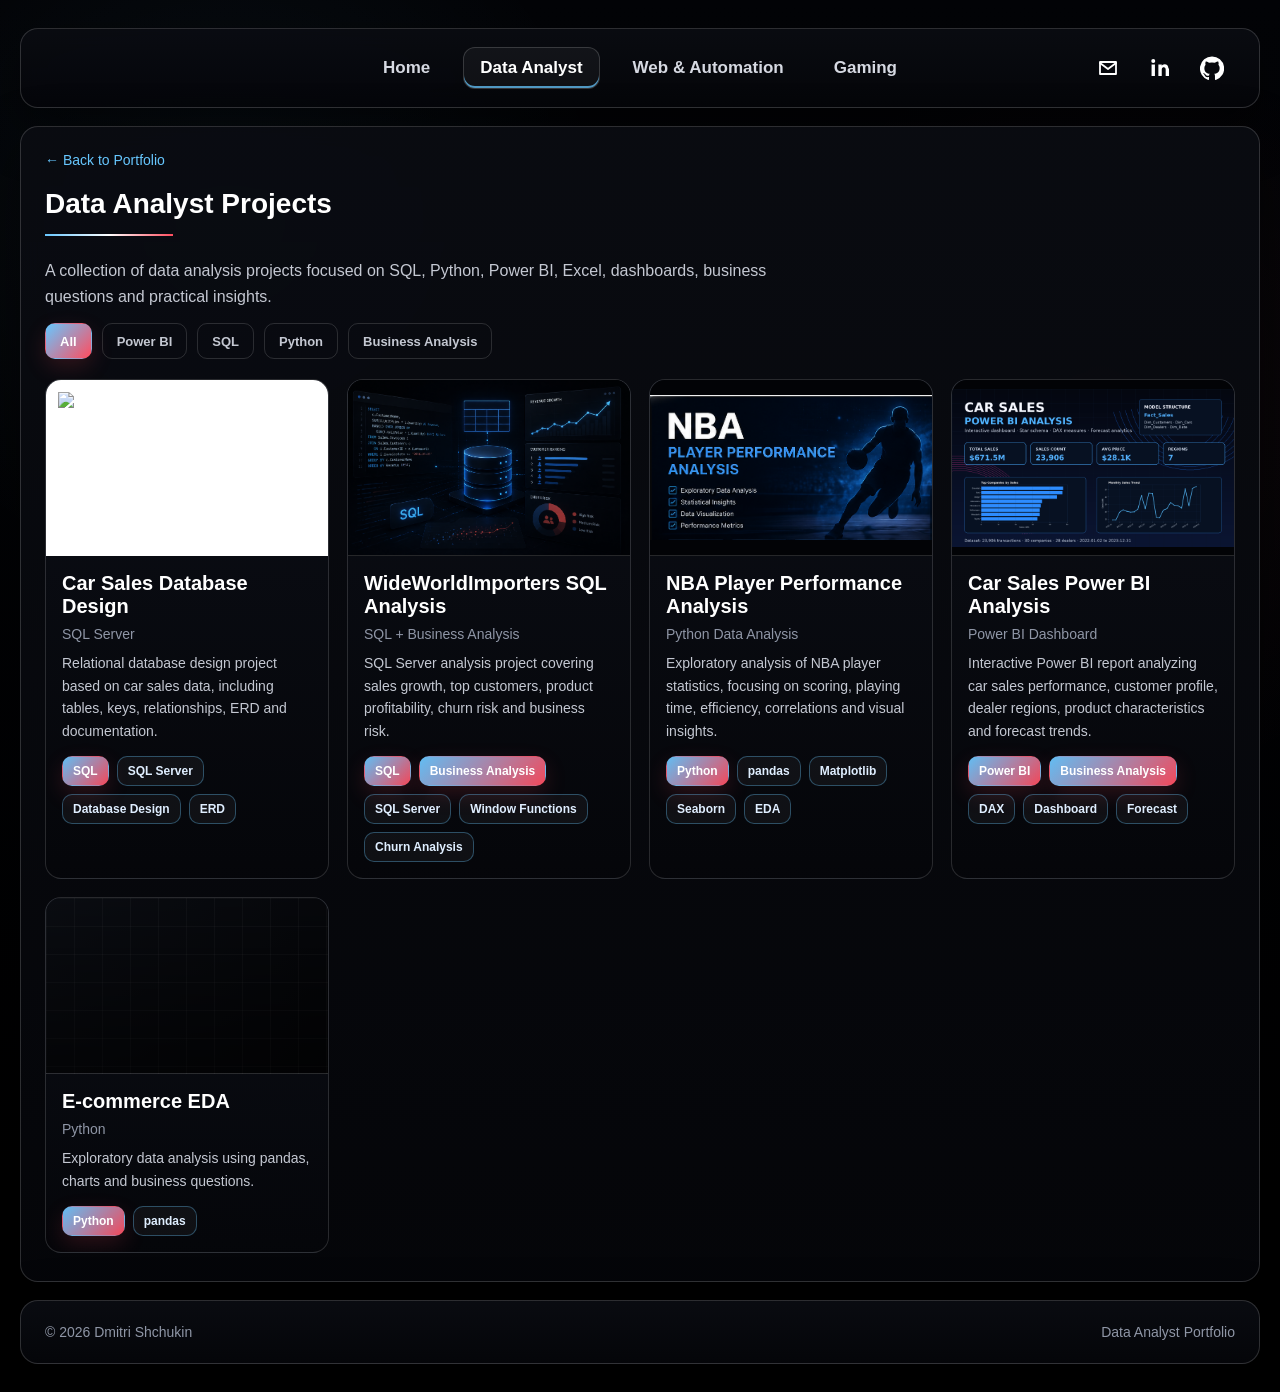
==== commit 54ff3f6e: "Update data-analyst.html" ====
--- a/data-analyst.html
+++ b/data-analyst.html
@@ -4,7 +4,7 @@
   <meta charset="UTF-8" />
   <meta name="viewport" content="width=device-width, initial-scale=1.0" />
   <title>Data Analyst Projects | Dmitri Shchukin</title>
-  <link rel="stylesheet" href="css/style.css?v=16" />
+  <link rel="stylesheet" href="css/style.css?v=17" />
 </head>
 <body>
 
@@ -136,17 +136,27 @@
             </div>
           </a>
 
-          <a class="card project-card" href="project-template.html" data-category="power-bi business-analysis">
-            <div class="card-thumb"></div>
-            <div class="card-body">
-              <h3 class="card-title">Sales Dashboard</h3>
-              <p class="card-category">Power BI</p>
-              <p class="card-text">
-                Interactive dashboard for sales analysis, KPIs and product performance.
+          <a class="card project-card" href="project-car-sales-power-bi-analysis.html" data-category="power-bi business-analysis">
+            <div class="card-thumb" style="background: #020306; overflow: hidden; display: flex; align-items: center; justify-content: center;">
+              <img
+                src="images/car-sales-power-bi-analysis-cover.png"
+                alt="Car sales Power BI dashboard cover"
+                style="width: 100%; height: 100%; object-fit: contain;"
+              />
+            </div>
+            <div class="card-body">
+              <h3 class="card-title">Car Sales Power BI Analysis</h3>
+              <p class="card-category">Power BI Dashboard</p>
+              <p class="card-text">
+                Interactive Power BI report analyzing car sales performance,
+                customer profile, dealer regions, product characteristics and forecast trends.
               </p>
               <div class="tag-row">
                 <span class="tag tag-primary">Power BI</span>
+                <span class="tag tag-primary">Business Analysis</span>
+                <span class="tag tag-secondary">DAX</span>
                 <span class="tag tag-secondary">Dashboard</span>
+                <span class="tag tag-secondary">Forecast</span>
               </div>
             </div>
           </a>
@@ -162,21 +172,6 @@
               <div class="tag-row">
                 <span class="tag tag-primary">Python</span>
                 <span class="tag tag-secondary">pandas</span>
-              </div>
-            </div>
-          </a>
-
-          <a class="card project-card" href="project-template.html" data-category="sql power-bi business-analysis">
-            <div class="card-thumb"></div>
-            <div class="card-body">
-              <h3 class="card-title">KPI Report</h3>
-              <p class="card-category">SQL + Power BI</p>
-              <p class="card-text">
-                End-to-end project: data processing, analysis and dashboard with KPIs.
-              </p>
-              <div class="tag-row">
-                <span class="tag tag-primary">SQL</span>
-                <span class="tag tag-primary">Power BI</span>
               </div>
             </div>
           </a>
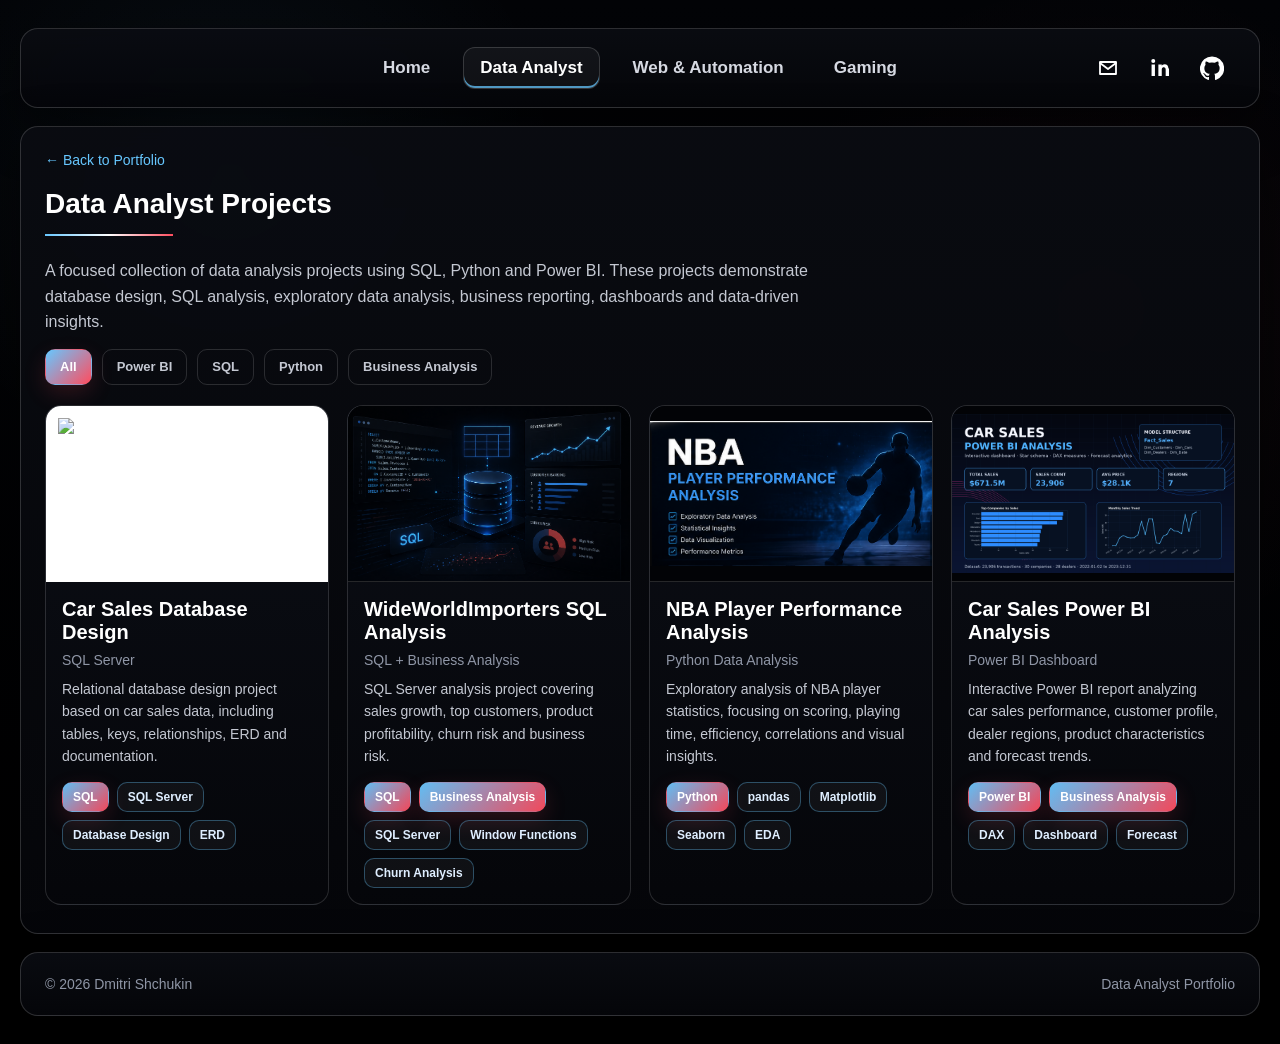
==== commit ebbe6dfd: "Update data-analyst.html" ====
--- a/data-analyst.html
+++ b/data-analyst.html
@@ -4,7 +4,7 @@
   <meta charset="UTF-8" />
   <meta name="viewport" content="width=device-width, initial-scale=1.0" />
   <title>Data Analyst Projects | Dmitri Shchukin</title>
-  <link rel="stylesheet" href="css/style.css?v=17" />
+  <link rel="stylesheet" href="css/style.css?v=19" />
 </head>
 <body>
 
@@ -48,8 +48,9 @@
         <h1 class="section-title">Data Analyst Projects</h1>
 
         <p class="card-text" style="max-width: 780px; font-size: 16px;">
-          A collection of data analysis projects focused on SQL, Python, Power BI,
-          Excel, dashboards, business questions and practical insights.
+          A focused collection of data analysis projects using SQL, Python and Power BI.
+          These projects demonstrate database design, SQL analysis, exploratory data analysis,
+          business reporting, dashboards and data-driven insights.
         </p>
 
         <div class="filters" aria-label="Project filters">
@@ -157,21 +158,6 @@
                 <span class="tag tag-secondary">DAX</span>
                 <span class="tag tag-secondary">Dashboard</span>
                 <span class="tag tag-secondary">Forecast</span>
-              </div>
-            </div>
-          </a>
-
-          <a class="card project-card" href="project-template.html" data-category="python business-analysis">
-            <div class="card-thumb"></div>
-            <div class="card-body">
-              <h3 class="card-title">E-commerce EDA</h3>
-              <p class="card-category">Python</p>
-              <p class="card-text">
-                Exploratory data analysis using pandas, charts and business questions.
-              </p>
-              <div class="tag-row">
-                <span class="tag tag-primary">Python</span>
-                <span class="tag tag-secondary">pandas</span>
               </div>
             </div>
           </a>
